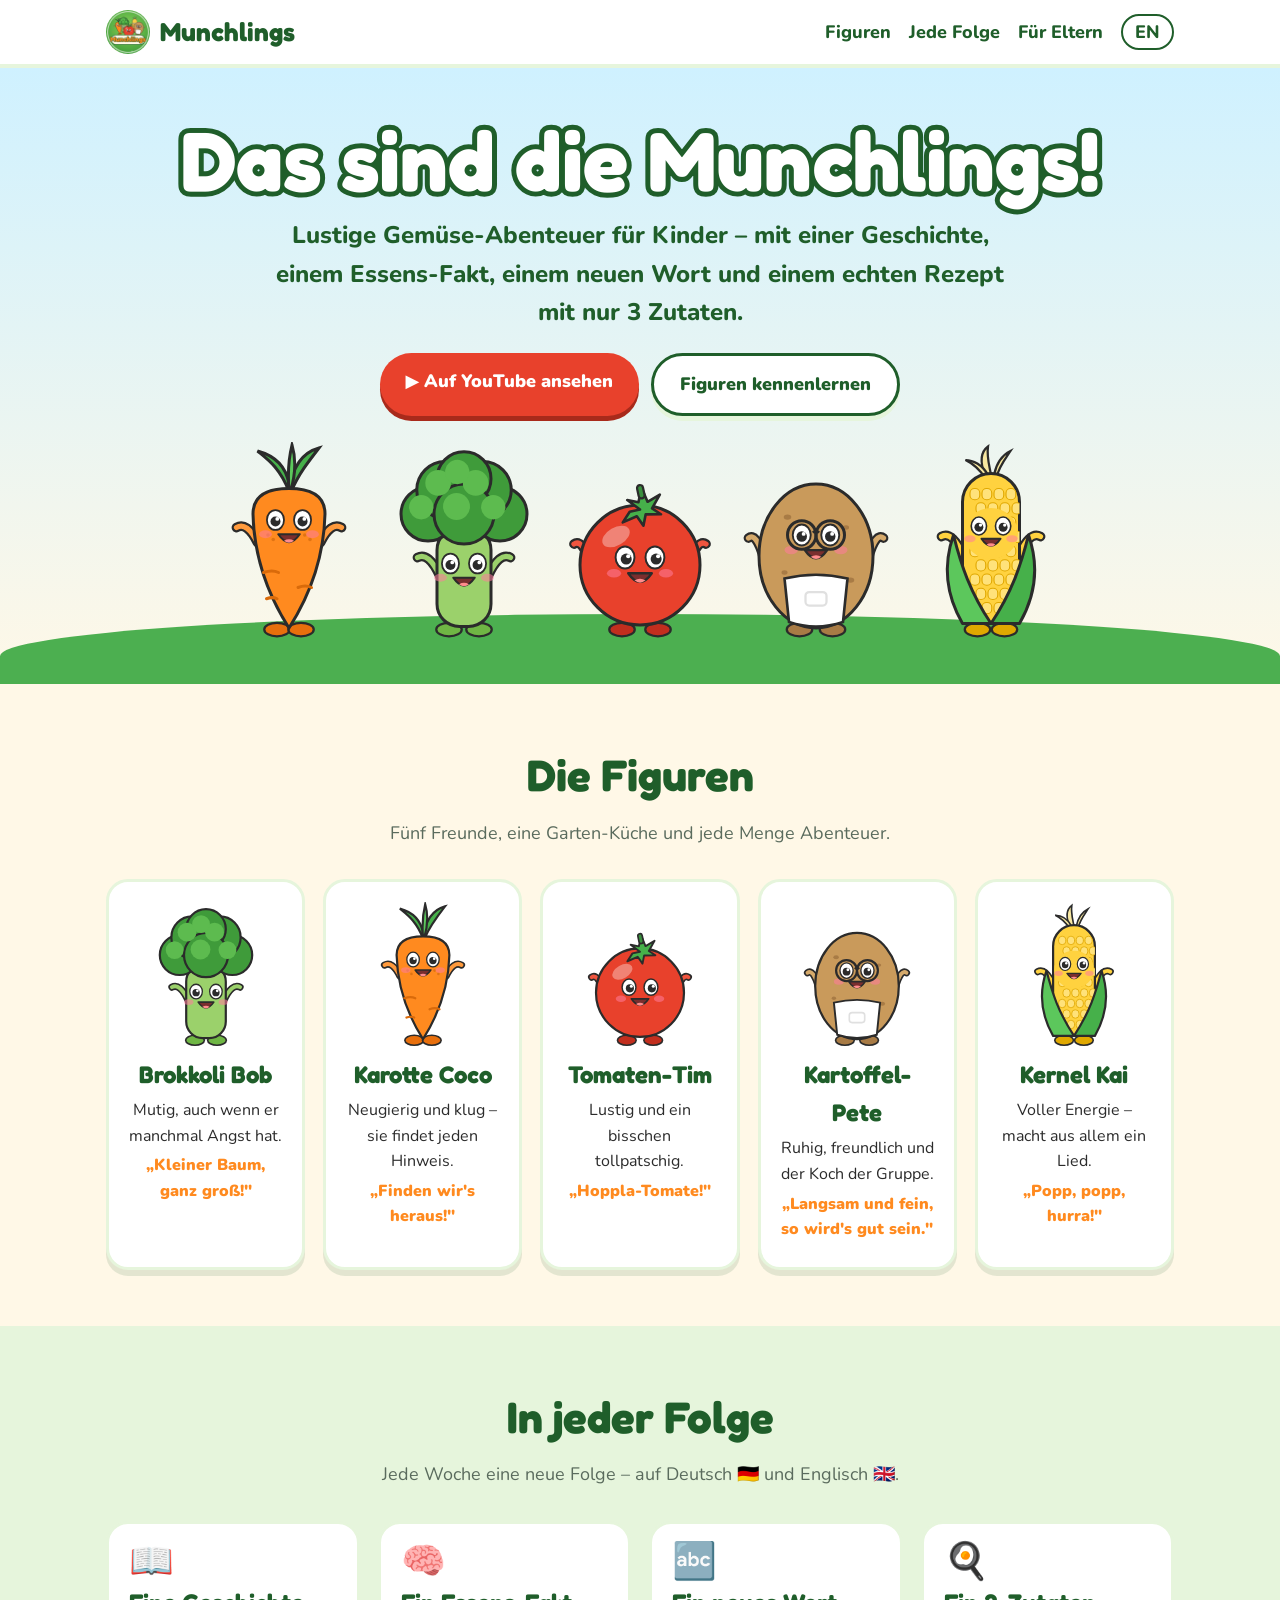
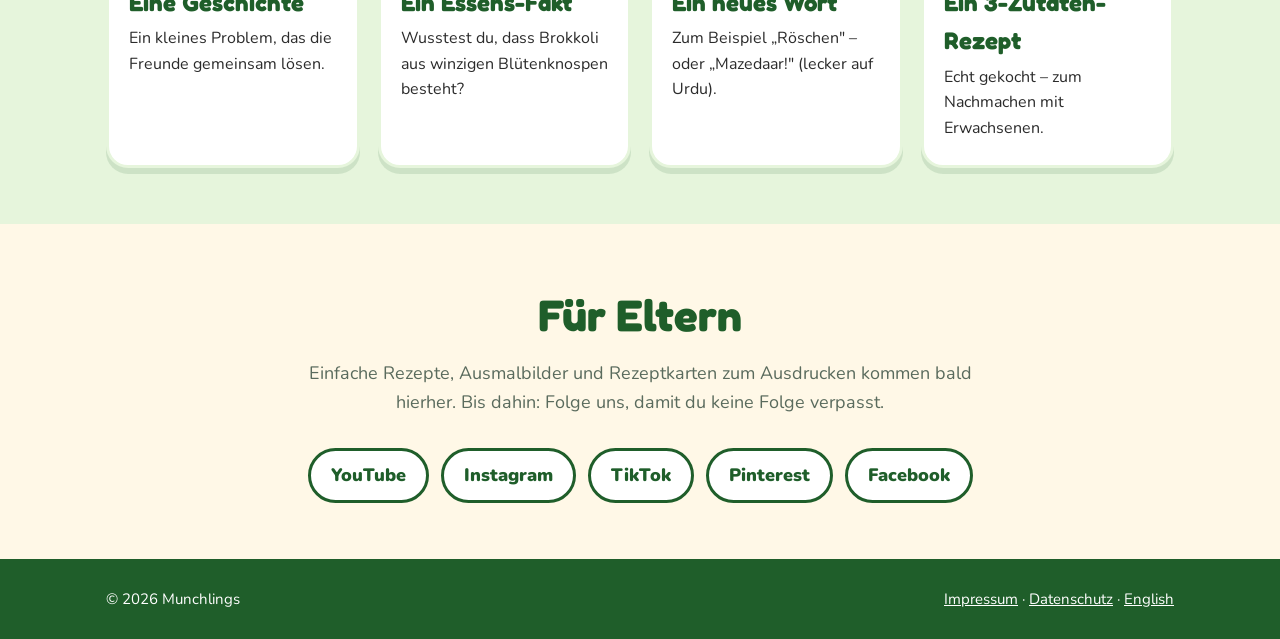
==== website/index.html @ cd86e815 "Add brand images, character drawings and munchlings.de website Co-Authored-By: Claude Opus 5.5 <nore" ====
<!doctype html>
<html lang="de">
<head>
<meta charset="utf-8">
<meta name="viewport" content="width=device-width, initial-scale=1">
<title>Munchlings – Lustige Gemüse-Abenteuer &amp; Kinderrezepte</title>
<meta name="description" content="Die Munchlings: Brokkoli Bob, Karotte Coco, Tomaten-Tim, Kartoffel-Pete und Kernel Kai. Zeichentrick für Kinder mit einer Geschichte, einem Essens-Fakt, einem neuen Wort und einem Rezept mit nur 3 Zutaten.">
<link rel="alternate" hreflang="de" href="https://www.munchlings.de/">
<link rel="alternate" hreflang="en" href="https://www.munchlings.de/en/">
<link rel="icon" type="image/png" href="assets/img/favicon-64.png">
<link rel="apple-touch-icon" href="assets/img/logo-192.png">
<meta property="og:title" content="Munchlings – Lustige Gemüse-Abenteuer &amp; Kinderrezepte">
<meta property="og:description" content="Zeichentrick für Kinder: jede Woche eine neue Folge mit einfachem 3-Zutaten-Rezept.">
<meta property="og:image" content="https://www.munchlings.de/assets/img/og-image.png">
<meta property="og:url" content="https://www.munchlings.de/">
<meta property="og:type" content="website">
<link rel="stylesheet" href="assets/style.css">
</head>
<body>

<header class="top">
  <div class="wrap">
    <a class="brand" href="./"><img src="assets/img/logo-192.png" alt="">Munchlings</a>
    <nav class="nav">
      <a href="#figuren">Figuren</a>
      <a href="#folgen">Jede Folge</a>
      <a href="#eltern">Für Eltern</a>
      <a class="lang" href="en/" hreflang="en">EN</a>
    </nav>
  </div>
</header>

<main>
<div class="hero">
  <div class="wrap">
    <h1><span>Das sind die Munchlings!</span></h1>
    <p class="lead">Lustige Gemüse-Abenteuer für Kinder – mit einer Geschichte, einem Essens-Fakt, einem neuen Wort und einem echten Rezept mit nur 3 Zutaten.</p>
    <div class="btns">
      <a class="btn" href="https://www.youtube.com/channel/UCeb5TiEV0HajChm5p1zjoGw" rel="noopener">▶ Auf YouTube ansehen</a>
      <a class="btn alt" href="#figuren">Figuren kennenlernen</a>
    </div>
  </div>
  <div class="lineup" aria-hidden="true">
    <img src="assets/img/characters/coco.svg" alt="">
    <img src="assets/img/characters/bob.svg" alt="">
    <img src="assets/img/characters/tim.svg" alt="">
    <img src="assets/img/characters/pete.svg" alt="">
    <img src="assets/img/characters/kai.svg" alt="">
  </div>
  <div class="grass"></div>
</div>

<section id="figuren">
  <div class="wrap">
    <h2>Die Figuren</h2>
    <p class="sub">Fünf Freunde, eine Garten-Küche und jede Menge Abenteuer.</p>
    <div class="grid">
      <div class="card"><img src="assets/img/characters/bob.svg" alt="Brokkoli Bob"><h3>Brokkoli Bob</h3><p>Mutig, auch wenn er manchmal Angst hat.</p><p class="quote">„Kleiner Baum, ganz groß!"</p></div>
      <div class="card"><img src="assets/img/characters/coco.svg" alt="Karotte Coco"><h3>Karotte Coco</h3><p>Neugierig und klug – sie findet jeden Hinweis.</p><p class="quote">„Finden wir's heraus!"</p></div>
      <div class="card"><img src="assets/img/characters/tim.svg" alt="Tomaten-Tim"><h3>Tomaten-Tim</h3><p>Lustig und ein bisschen tollpatschig.</p><p class="quote">„Hoppla-Tomate!"</p></div>
      <div class="card"><img src="assets/img/characters/pete.svg" alt="Kartoffel-Pete"><h3>Kartoffel-Pete</h3><p>Ruhig, freundlich und der Koch der Gruppe.</p><p class="quote">„Langsam und fein, so wird's gut sein."</p></div>
      <div class="card"><img src="assets/img/characters/kai.svg" alt="Kernel Kai"><h3>Kernel Kai</h3><p>Voller Energie – macht aus allem ein Lied.</p><p class="quote">„Popp, popp, hurra!"</p></div>
    </div>
  </div>
</section>

<section id="folgen" class="green-band">
  <div class="wrap">
    <h2>In jeder Folge</h2>
    <p class="sub">Jede Woche eine neue Folge – auf Deutsch 🇩🇪 und Englisch 🇬🇧.</p>
    <div class="grid steps">
      <div class="card"><div class="icon">📖</div><h3>Eine Geschichte</h3><p>Ein kleines Problem, das die Freunde gemeinsam lösen.</p></div>
      <div class="card"><div class="icon">🧠</div><h3>Ein Essens-Fakt</h3><p>Wusstest du, dass Brokkoli aus winzigen Blütenknospen besteht?</p></div>
      <div class="card"><div class="icon">🔤</div><h3>Ein neues Wort</h3><p>Zum Beispiel „Röschen" – oder „Mazedaar!" (lecker auf Urdu).</p></div>
      <div class="card"><div class="icon">🍳</div><h3>Ein 3-Zutaten-Rezept</h3><p>Echt gekocht – zum Nachmachen mit Erwachsenen.</p></div>
    </div>
  </div>
</section>

<section id="eltern">
  <div class="wrap">
    <h2>Für Eltern</h2>
    <p class="sub">Einfache Rezepte, Ausmalbilder und Rezeptkarten zum Ausdrucken kommen bald hierher. Bis dahin: Folge uns, damit du keine Folge verpasst.</p>
    <div class="socials">
      <a href="https://www.youtube.com/channel/UCeb5TiEV0HajChm5p1zjoGw" rel="noopener">YouTube</a>
      <a href="https://www.instagram.com/munchlingskids/" rel="noopener">Instagram</a>
      <a href="https://www.tiktok.com/@munchlingskids" rel="noopener">TikTok</a>
      <a href="https://www.pinterest.com/munchlingskids/" rel="noopener">Pinterest</a>
      <a href="https://www.facebook.com/profile.php?id=61594333997519" rel="noopener">Facebook</a>
    </div>
  </div>
</section>
</main>

<footer>
  <div class="wrap">
    <span>© 2026 Munchlings</span>
    <span><a href="impressum.html">Impressum</a> · <a href="datenschutz.html">Datenschutz</a> · <a href="en/" hreflang="en">English</a></span>
  </div>
</footer>
</body>
</html>
---- website/assets/style.css ----
@font-face{font-family:Fredoka;src:url(fonts/fredoka.woff2) format("woff2");font-weight:300 700;font-display:swap}
@font-face{font-family:Nunito;src:url(fonts/nunito.woff2) format("woff2");font-weight:200 1000;font-display:swap}

:root{
  --cream:#FFF8E7; --paper:#FFFFFF; --green:#4CAF50; --green-dark:#1F5E2A; --green-soft:#E6F5DC;
  --orange:#FF8A1F; --red:#E8412C; --yellow:#FFD23F; --ink:#2B2B2B; --muted:#5A6B5D;
  --radius:22px; --shadow:0 6px 0 rgba(31,94,42,.12);
}
*{box-sizing:border-box}
html{scroll-behavior:smooth}
body{margin:0;background:var(--cream);color:var(--ink);font-family:Nunito,system-ui,sans-serif;font-size:18px;line-height:1.6}
img{max-width:100%;height:auto;display:block}
a{color:var(--green-dark)}
.wrap{max-width:1100px;margin:0 auto;padding:0 16px}

/* Header */
.top{background:var(--paper);border-bottom:4px solid var(--green-soft);position:sticky;top:0;z-index:5}
.top .wrap{display:flex;align-items:center;justify-content:space-between;gap:12px;padding-top:10px;padding-bottom:10px}
.brand{display:flex;align-items:center;gap:10px;text-decoration:none;font-family:Fredoka;font-weight:700;font-size:26px;color:var(--green-dark)}
.brand img{width:44px;height:44px;border-radius:50%}
.nav{display:flex;gap:18px;align-items:center;flex-wrap:wrap}
.nav a{text-decoration:none;font-weight:800;color:var(--green-dark)}
.lang{border:2px solid var(--green-dark);border-radius:999px;padding:2px 12px}

/* Hero */
.hero{text-align:center;padding:48px 0 0;background:linear-gradient(#CFF1FF, var(--cream))}
.hero h1{font-family:Fredoka;font-weight:700;font-size:clamp(40px,8vw,84px);line-height:1.05;margin:0 0 12px;color:#fff;
  -webkit-text-stroke:0; text-shadow:0 0 0 transparent; paint-order:stroke fill}
.hero h1 span{color:#fff;-webkit-text-stroke:10px var(--green-dark);paint-order:stroke fill}
.hero p.lead{font-size:clamp(18px,2.6vw,24px);font-weight:800;color:var(--green-dark);max-width:760px;margin:0 auto 22px}
.btns{display:flex;gap:12px;justify-content:center;flex-wrap:wrap;margin-bottom:26px}
.btn{display:inline-block;background:var(--red);color:#fff;text-decoration:none;font-weight:900;padding:14px 26px;border-radius:999px;box-shadow:0 5px 0 #A82A1B}
.btn.alt{background:var(--paper);color:var(--green-dark);box-shadow:0 5px 0 var(--green-soft);border:3px solid var(--green-dark)}
.lineup{display:flex;justify-content:center;align-items:flex-end;gap:clamp(4px,2vw,28px);padding:0 8px}
.lineup img{width:clamp(56px,15vw,150px)}
.grass{height:70px;background:var(--green);border-radius:50% 50% 0 0 / 60% 60% 0 0;margin-top:-26px}

/* Sections */
section{padding:56px 0}
h2{font-family:Fredoka;font-weight:700;font-size:clamp(30px,5vw,44px);color:var(--green-dark);margin:0 0 8px;text-align:center}
.sub{text-align:center;color:var(--muted);margin:0 auto 32px;max-width:680px}
.grid{display:grid;gap:18px;grid-template-columns:repeat(auto-fit,minmax(160px,1fr))}
.card{background:var(--paper);border-radius:var(--radius);padding:20px;box-shadow:var(--shadow);text-align:center;border:3px solid var(--green-soft)}
.card img{width:110px;margin:0 auto 8px}
.card h3{font-family:Fredoka;font-weight:700;font-size:24px;margin:4px 0;color:var(--green-dark)}
.card p{margin:4px 0;font-size:16px}
.quote{font-weight:900;color:var(--orange)}
.steps .card{text-align:left}
.steps .icon{font-size:36px;line-height:1}
.green-band{background:var(--green-soft)}
.socials{display:flex;flex-wrap:wrap;gap:12px;justify-content:center}
.socials a{background:var(--paper);border:3px solid var(--green-dark);border-radius:999px;padding:10px 20px;font-weight:900;text-decoration:none}

/* Legal pages */
.legal{max-width:780px;margin:0 auto;padding:40px 16px 60px}
.legal h1{font-family:Fredoka;color:var(--green-dark)}
.legal h2{text-align:left;font-size:26px;margin-top:28px}
.todo{background:#FFF1C2;border:2px dashed #E0A800;padding:2px 6px;border-radius:6px}

/* Footer */
footer{background:var(--green-dark);color:#fff;padding:28px 0;font-size:15px}
footer .wrap{display:flex;justify-content:space-between;gap:12px;flex-wrap:wrap}
footer a{color:#fff}

@media (max-width:640px){
  .nav a:not(.lang){display:none}
  section{padding:40px 0}
}
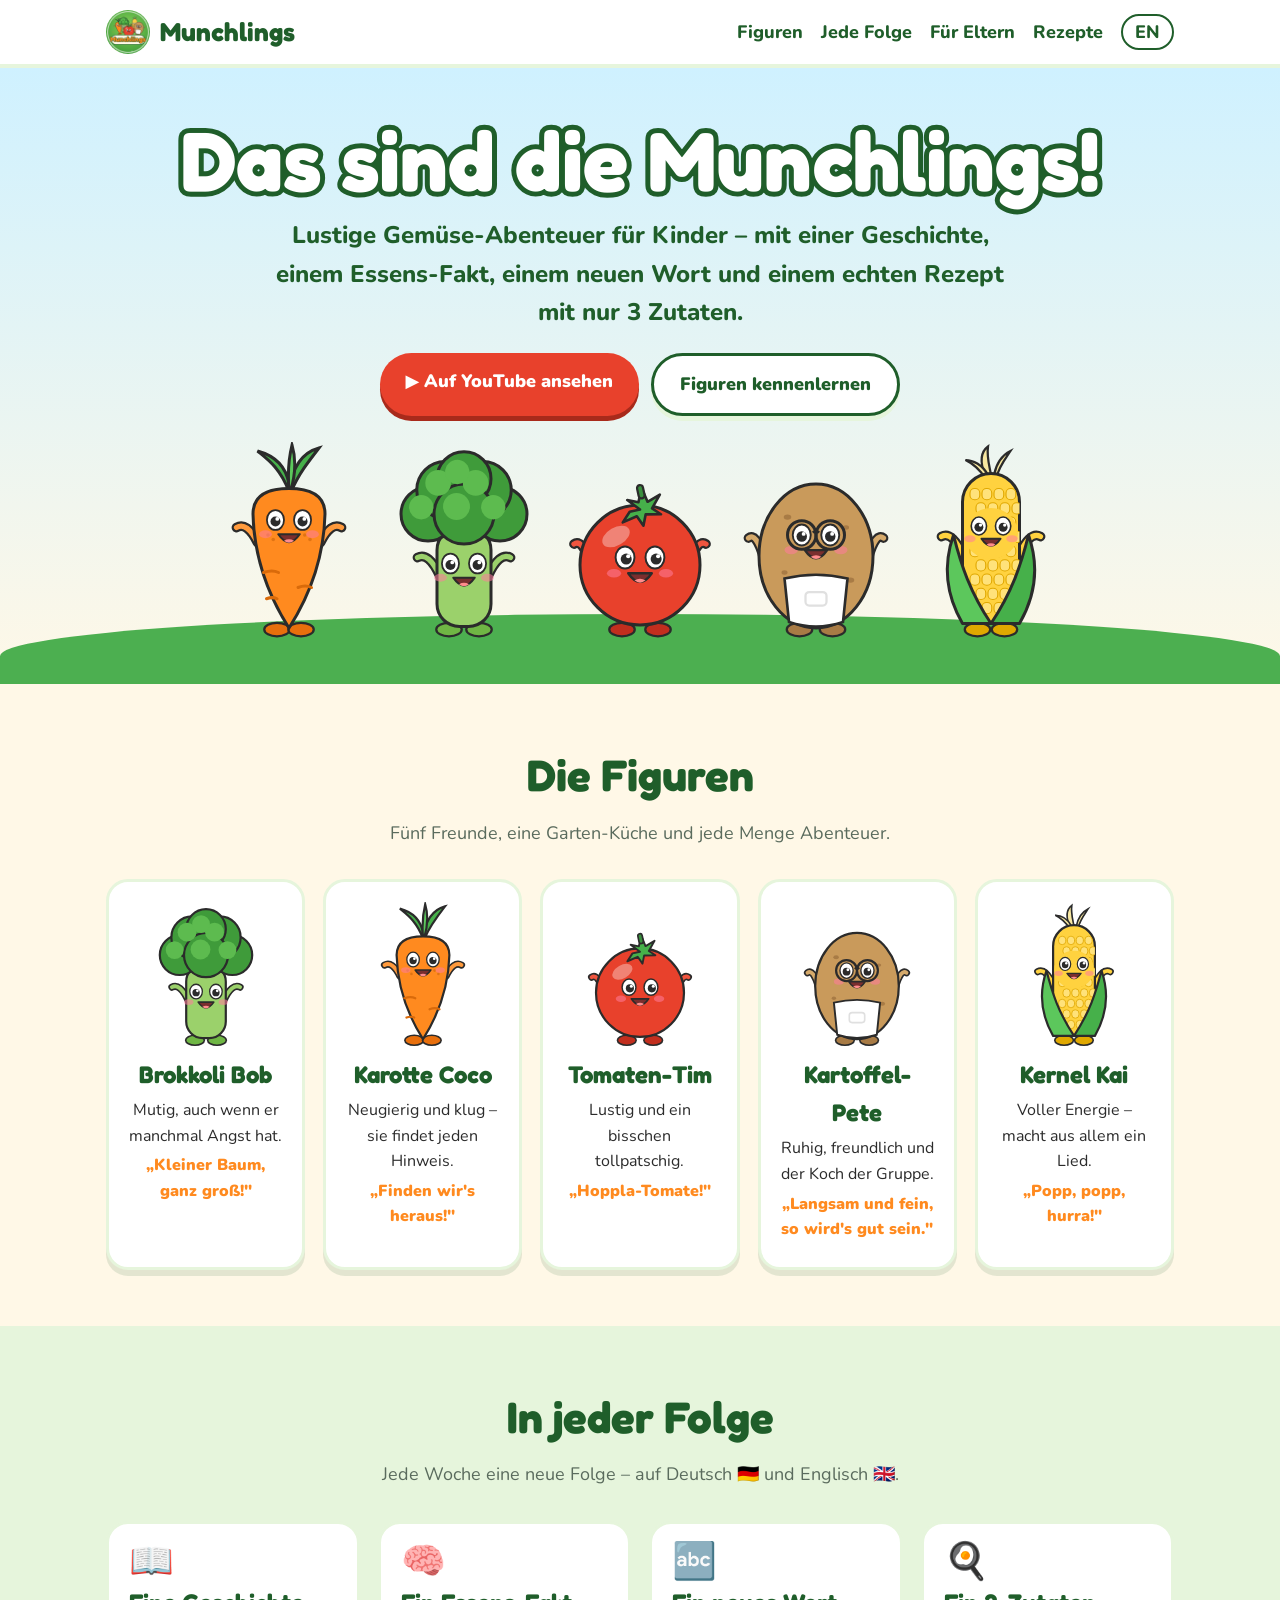
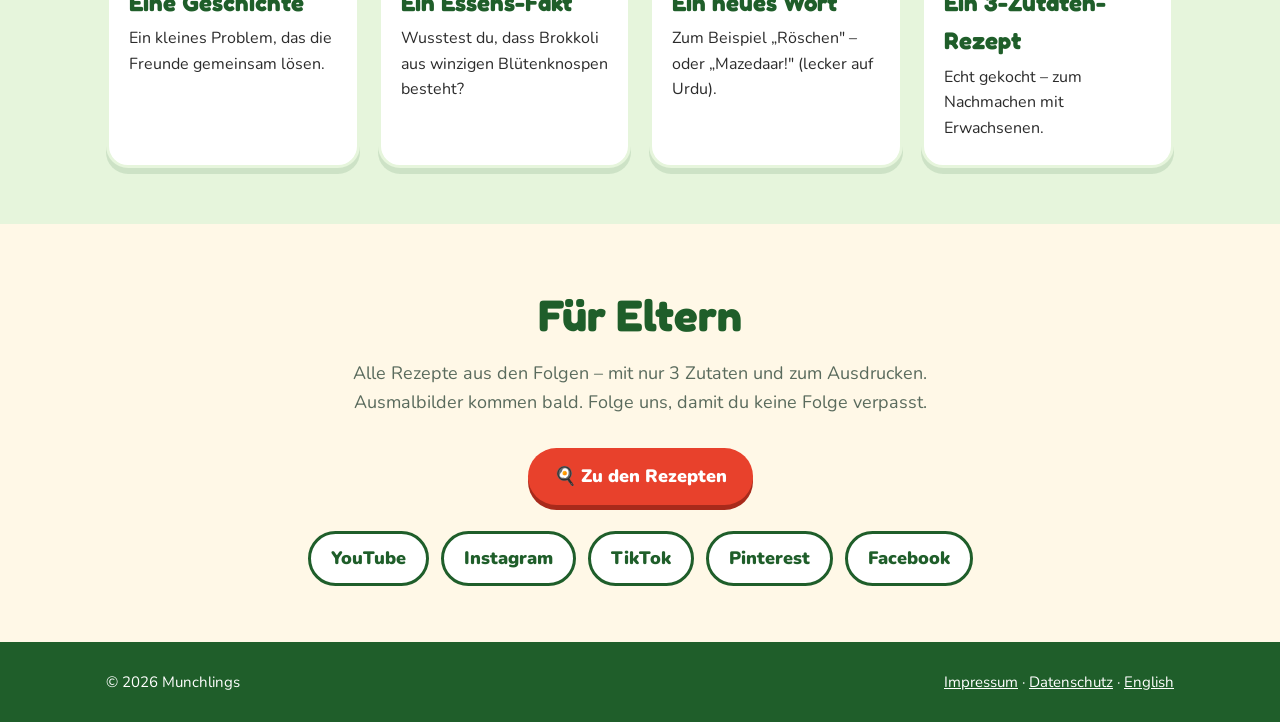
==== commit c3525766: "Add Flow shot prompts, upload kit and recipe pages for episodes 1-3 - flow-prompts-ep1-3.md: a ready" ====
--- a/website/index.html
+++ b/website/index.html
@@ -25,6 +25,7 @@
       <a href="#figuren">Figuren</a>
       <a href="#folgen">Jede Folge</a>
       <a href="#eltern">Für Eltern</a>
+      <a href="rezepte/">Rezepte</a>
       <a class="lang" href="en/" hreflang="en">EN</a>
     </nav>
   </div>
@@ -80,7 +81,8 @@
 <section id="eltern">
   <div class="wrap">
     <h2>Für Eltern</h2>
-    <p class="sub">Einfache Rezepte, Ausmalbilder und Rezeptkarten zum Ausdrucken kommen bald hierher. Bis dahin: Folge uns, damit du keine Folge verpasst.</p>
+    <p class="sub">Alle Rezepte aus den Folgen – mit nur 3 Zutaten und zum Ausdrucken. Ausmalbilder kommen bald. Folge uns, damit du keine Folge verpasst.</p>
+    <div class="btns"><a class="btn" href="rezepte/">🍳 Zu den Rezepten</a></div>
     <div class="socials">
       <a href="https://www.youtube.com/channel/UCeb5TiEV0HajChm5p1zjoGw" rel="noopener">YouTube</a>
       <a href="https://www.instagram.com/munchlingskids/" rel="noopener">Instagram</a>
--- a/website/assets/style.css
+++ b/website/assets/style.css
@@ -66,3 +66,32 @@
   .nav a:not(.lang){display:none}
   section{padding:40px 0}
 }
+
+/* Recipe pages */
+.recipe{max-width:820px;margin:0 auto;padding:36px 16px 60px}
+.crumbs{font-size:15px;margin:0 0 12px}
+.recipe h1{font-family:Fredoka;font-weight:700;font-size:clamp(32px,6vw,52px);line-height:1.1;color:var(--green-dark);margin:0 0 8px}
+.recipe .intro{display:flex;gap:18px;align-items:center;margin-bottom:20px}
+.recipe .intro img{width:110px;flex:none}
+.recipe .intro p{margin:0}
+.facts{display:flex;flex-wrap:wrap;gap:10px;list-style:none;padding:0;margin:0 0 24px}
+.facts li{background:var(--paper);border:3px solid var(--green-soft);border-radius:999px;padding:6px 14px;font-weight:800;font-size:16px}
+.recipe h2{text-align:left;font-size:28px;margin:28px 0 10px}
+.recipe .box{background:var(--paper);border-radius:var(--radius);box-shadow:var(--shadow);border:3px solid var(--green-soft);padding:20px 24px}
+.recipe ol,.recipe ul{margin:0;padding-left:24px}
+.recipe li{margin:6px 0}
+.adult{display:inline-block;background:var(--yellow);border-radius:8px;padding:0 8px;font-weight:900;font-size:15px}
+.note{background:#FFF1C2;border-radius:var(--radius);padding:14px 20px;margin-top:18px}
+.learn{display:grid;gap:14px;grid-template-columns:repeat(auto-fit,minmax(220px,1fr))}
+.learn .box p{margin:4px 0}
+.print{margin-top:24px;cursor:pointer;border:0;font:inherit;font-weight:900}
+.recipe-list{display:grid;gap:18px;grid-template-columns:repeat(auto-fit,minmax(220px,1fr))}
+.recipe-list a{text-decoration:none;color:inherit}
+.recipe-list .card{height:100%}
+.recipe-list .card:hover{border-color:var(--green)}
+@media print{
+  .top,footer,.print,.crumbs{display:none}
+  body{background:#fff;font-size:14px}
+  .recipe{padding:0}
+  .recipe .box{box-shadow:none}
+}
